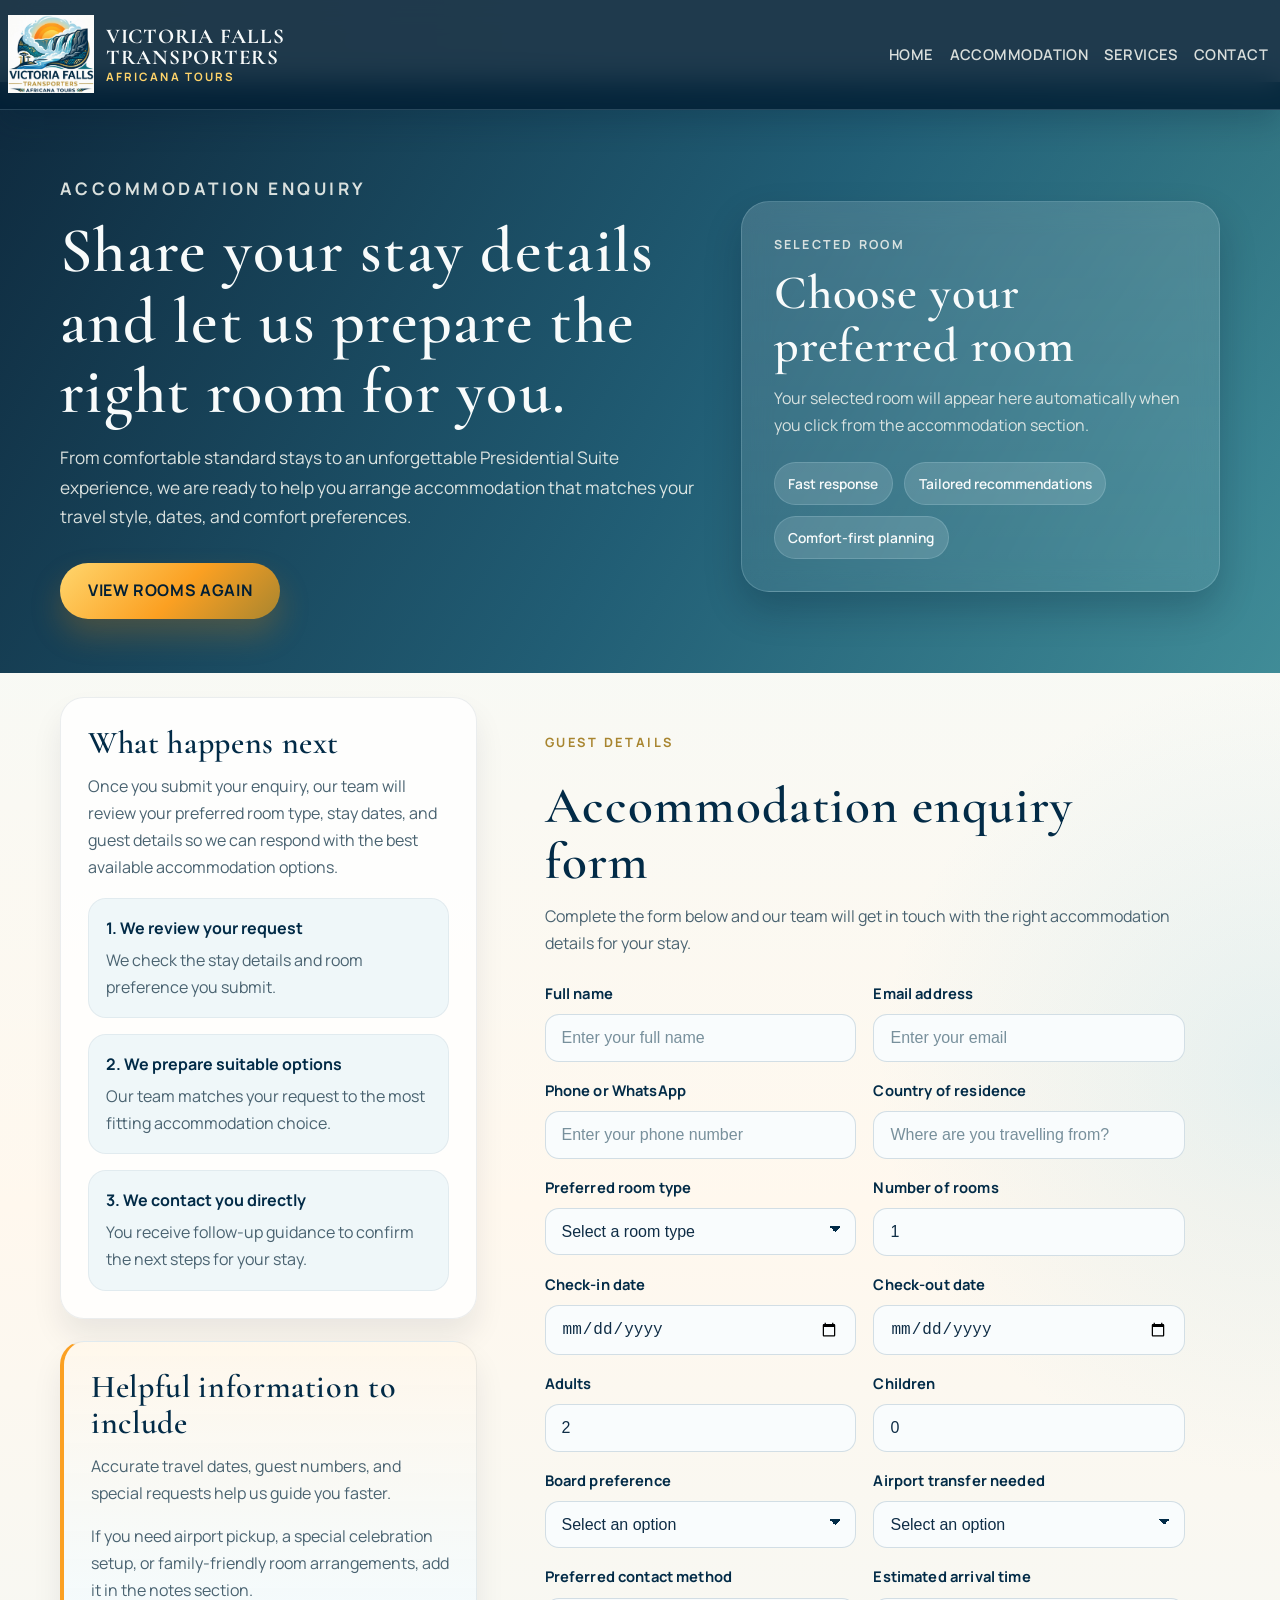
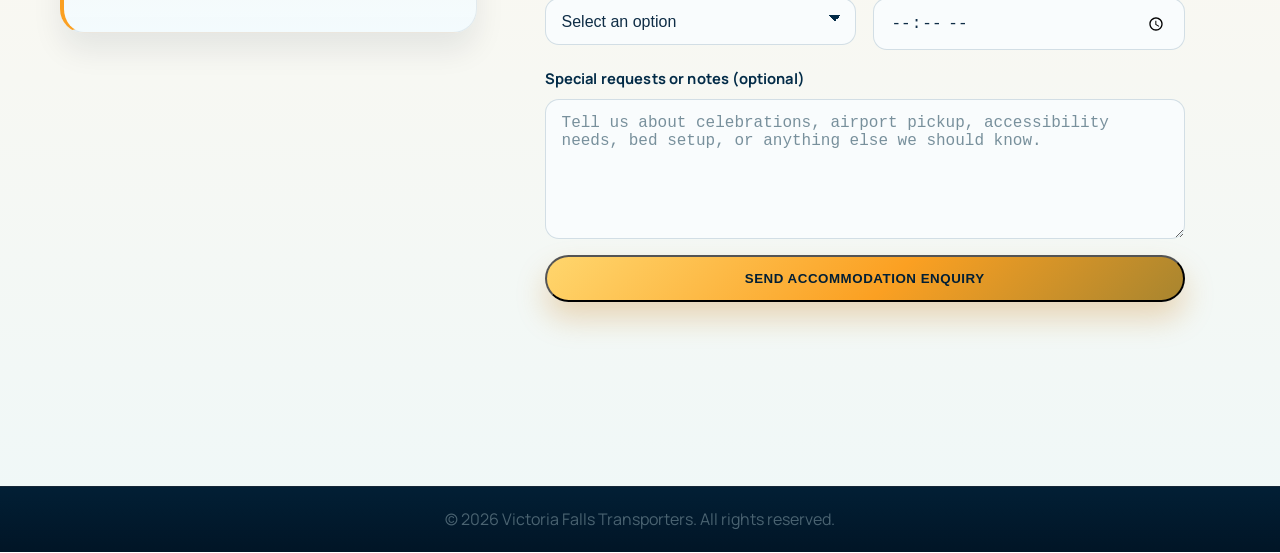
==== accommodation-enquiry.html @ f658cfce "Update frontend enquiry form and API integration" ====
<!DOCTYPE html>
<html lang="en">
<head>
    <meta charset="UTF-8">
    <meta name="viewport" content="width=device-width, initial-scale=1.0">
    <title>Accommodation Enquiry | Victoria Falls Transporters</title>
    <link rel="preconnect" href="https://fonts.googleapis.com">
    <link rel="preconnect" href="https://fonts.gstatic.com" crossorigin>
    <link href="https://fonts.googleapis.com/css2?family=Cormorant+Garamond:wght@500;600;700&family=Manrope:wght@400;500;600;700&display=swap" rel="stylesheet">
    <link rel="stylesheet" href="css/style.css">
</head>
<body class="enquiry-page">
    <header>
        <nav>
            <div class="logo">
                <a href="index.html#home" aria-label="Victoria Falls Transporters home">
                    <img src="images/logo.png" alt="Victoria Falls Transporters Africana Tours logo">
                    <span class="logo-text">
                        <span class="logo-title">Victoria Falls <br> Transporters</span>
                        <span class="logo-subtitle" style="align-items: center;">Africana Tours</span>
                    </span>
                </a>
            </div>
            <ul>
                <li><a href="index.html#home">Home</a></li>
                <li><a href="index.html#accommodation">Accommodation</a></li>
                <li><a href="index.html#popular-services">Services</a></li>
                <li><a href="index.html#contact">Contact</a></li>
            </ul>
        </nav>
    </header>

    <main>
        <section class="enquiry-hero">
            <div class="container">
                <div class="enquiry-hero-layout">
                    <div class="enquiry-hero-copy">
                        <p class="eyebrow">Accommodation Enquiry</p>
                        <h1>Share your stay details and let us prepare the right room for you.</h1>
                        <p>From comfortable standard stays to an unforgettable Presidential Suite experience, we are ready to help you arrange accommodation that matches your travel style, dates, and comfort preferences.</p>
                        <div class="enquiry-hero-actions">
                            <a href="index.html#accommodation" class="btn">View Rooms Again</a>
                        </div>
                    </div>
                    <aside class="enquiry-spotlight">
                        <p class="spotlight-label">Selected room</p>
                        <h2 data-selected-room>Choose your preferred room</h2>
                        <p>Your selected room will appear here automatically when you click from the accommodation section.</p>
                        <div class="spotlight-tags">
                            <span>Fast response</span>
                            <span>Tailored recommendations</span>
                            <span>Comfort-first planning</span>
                        </div>
                    </aside>
                </div>
            </div>
        </section>

        <section class="enquiry-form-section">
            <div class="container">
                <div class="enquiry-shell">
                    <div class="enquiry-aside">
                        <div class="enquiry-panel">
                            <h3>What happens next</h3>
                            <p>Once you submit your enquiry, our team will review your preferred room type, stay dates, and guest details so we can respond with the best available accommodation options.</p>
                            <div class="journey-steps">
                                <div class="journey-step">
                                    <strong>1. We review your request</strong>
                                    <p>We check the stay details and room preference you submit.</p>
                                </div>
                                <div class="journey-step">
                                    <strong>2. We prepare suitable options</strong>
                                    <p>Our team matches your request to the most fitting accommodation choice.</p>
                                </div>
                                <div class="journey-step">
                                    <strong>3. We contact you directly</strong>
                                    <p>You receive follow-up guidance to confirm the next steps for your stay.</p>
                                </div>
                            </div>
                        </div>
                        <div class="enquiry-panel enquiry-panel-accent">
                            <h3>Helpful information to include</h3>
                            <p>Accurate travel dates, guest numbers, and special requests help us guide you faster.</p>
                            <p>If you need airport pickup, a special celebration setup, or family-friendly room arrangements, add it in the notes section.</p>
                        </div>
                    </div>

                    <div class="enquiry-form-card enquiry-form-page-card">
                        <p class="eyebrow">Guest Details</p>
                        <h2>Accommodation enquiry form</h2>
                        <p>Complete the form below and our team will get in touch with the right accommodation details for your stay.</p>
                        <form id="enquiryForm" data-success-message="Thank you for your accommodation enquiry. Our team will contact you shortly with the next steps.">
                            <div class="form-grid">
                                <label class="field">       
                                    <span>Full name</span>
                                    <input type="text" name="full_name" placeholder="Enter your full name" required>
                                </label>
                                <label class="field">
                                    <span>Email address</span>
                                    <input type="email" name="email" placeholder="Enter your email" required>
                                </label>
                                <label class="field">
                                    <span>Phone or WhatsApp</span>
                                    <input type="tel" name="phone" placeholder="Enter your phone number" required>
                                </label>
                                <label class="field">
                                    <span>Country of residence</span>
                                    <input type="text" name="country" placeholder="Where are you travelling from?" required>
                                </label>
                                <label class="field">
                                    <span>Preferred room type</span>
                                    <select id="roomType" name="room_type" required>
                                        <option value="">Select a room type</option>
                                        <option value="Standard Room">Standard Room</option>
                                        <option value="Deluxe Room">Deluxe Room</option>
                                        <option value="Executive Room">Executive Room</option>
                                        <option value="Presidential Suite">Presidential Suite</option>
                                    </select>
                                </label>
                                <label class="field">
                                    <span>Number of rooms</span>
                                    <input type="number" name="rooms" min="1" value="1" required>
                                </label>
                                <label class="field">
                                    <span>Check-in date</span>
                                    <input type="date" id="checkInDate" name="check_in" required>
                                </label>
                                <label class="field">
                                    <span>Check-out date</span>
                                    <input type="date" id="checkOutDate" name="check_out" required>
                                </label>
                                <label class="field">
                                    <span>Adults</span>
                                    <input type="number" name="adults" min="1" value="2" required>
                                </label>
                                <label class="field">
                                    <span>Children</span>
                                    <input type="number" name="children" min="0" value="0">
                                </label>
                                <label class="field">
                                    <span>Board preference</span>
                                    <select name="board_preference" required>
                                        <option value="">Select an option</option>
                                        <option value="Room only">Room only</option>
                                        <option value="Bed and breakfast">Bed and breakfast</option>
                                        <option value="Half board">Half board</option>
                                        <option value="Full board">Full board</option>
                                    </select>
                                </label>
                                <label class="field">
                                    <span>Airport transfer needed</span>
                                    <select name="airport_transfer" required>
                                        <option value="">Select an option</option>
                                        <option value="Yes">Yes</option>
                                        <option value="No">No</option>
                                        <option value="Maybe">Maybe</option>
                                    </select>
                                </label>
                                <label class="field">
                                    <span>Preferred contact method</span>
                                    <select name="contact_method" required>
                                        <option value="">Select an option</option>
                                        <option value="Email">Email</option>
                                        <option value="Phone call">Phone call</option>
                                        <option value="WhatsApp">WhatsApp</option>
                                    </select>
                                </label>
                                <label class="field">
                                    <span>Estimated arrival time</span>
                                    <input type="time" name="arrival_time">
                                </label>
                                <label class="field field-full">
                                    <span>Special requests or notes (optional)</span>
                                    <textarea name="special_requests" placeholder="Tell us about celebrations, airport pickup, accessibility needs, bed setup, or anything else we should know."></textarea>
                                </label>
                            </div>
                            <button type="submit" class="btn">Send Accommodation Enquiry</button>
                            <p class="form-feedback" aria-live="polite"></p>
                        </form>
                    </div>
                </div>
            </div>
        </section>
    </main>

    <footer>
        <p>&copy; 2023 Victoria Falls Transporters. All rights reserved.</p>
    </footer>
<script src="js/script.js"></script>
<script src="js/enquiry.js"></script>

</body>
</html>
---- css/style.css ----
/* Reset and Base Styles */
:root {
    --midnight-950: #021f35;
    --midnight-900: #022b47;
    --midnight-800: #0c4568;
    --teal-700: #0c6d7d;
    --teal-500: #1d8ca3;
    --water-400: #7ec9ea;
    --water-200: #cdebf6;
    --mist-100: #f8fbfb;
    --mist-200: #edf6f8;
    --sand-100: #fff7eb;
    --sun-500: #fba022;
    --gold-500: #c7a13c;
    --gold-600: #a8852f;
    --text-950: #0f2d46;
    --text-700: #4a6371;
    --text-500: #708896;
    --card-bg: rgba(255, 255, 255, 0.94);
    --card-border: rgba(2, 43, 71, 0.12);
    --shadow-soft: 0 18px 40px rgba(2, 31, 53, 0.12);
    --shadow-strong: 0 24px 48px rgba(2, 31, 53, 0.18);
    --transition-base: 0.45s ease;
    --transition-slow: 0.8s ease;
}

* {
    margin: 0;
    padding: 0;
    box-sizing: border-box;
}

html {
    scroll-behavior: smooth;
    scroll-padding-top: 110px;
}

body {
    font-family: 'Manrope', sans-serif;
    line-height: 1.7;
    color: var(--text-950);
    background:
        radial-gradient(circle at top left, rgba(251, 160, 34, 0.18), transparent 28%),
        radial-gradient(circle at top right, rgba(126, 201, 234, 0.2), transparent 24%),
        linear-gradient(180deg, #eef8fb 0%, #fff9ef 52%, #eef7f8 100%);
    transition: background-color var(--transition-base), color var(--transition-base);
}

h1, h2, h3 {
    font-family: 'Cormorant Garamond', serif;
    font-weight: 600;
    letter-spacing: 0.02em;
    line-height: 1.1;
    transition: color var(--transition-base);
}

p {
    color: var(--text-700);
}

img {
    max-width: 100%;
    display: block;
}

a, button, input, textarea {
    transition: all var(--transition-base);
}

select {
    transition: all var(--transition-base);
}

/* Header and Navigation */
header {
    background: rgba(2, 31, 53, 0.88);
    color: var(--mist-100);
    padding: 0.95rem 0;
    position: fixed;
    width: 100%;
    top: 0;
    z-index: 1000;
    backdrop-filter: blur(14px);
    border-bottom: 1px solid rgba(205, 235, 246, 0.18);
    box-shadow: 0 12px 28px rgba(2, 31, 53, 0.22);
}

nav {
    display: grid;
    grid-template-columns: auto 1fr;
    align-items: center;
    max-width: 1280px;
    margin: 0 auto;
    padding: 0 12px 0 8px;
    column-gap: 1.25rem;
}

.logo {
    display: flex;
    align-items: center;
    min-width: 0;
}

.logo a {
    display: inline-flex;
    align-items: center;
    gap: 0.75rem;
    text-decoration: none;
}

.logo img {
    display: block;
    width: 86px;
    height: auto;
    object-fit: contain;
    flex-shrink: 0;
}

.logo-text {
    display: flex;
    flex-direction: column;
    align-items: flex-start;
    gap: 0.14rem;
    min-width: 0;
}

.logo-title,
.logo-subtitle {
    display: block;
    line-height: 1;
    text-align: left;
}

.logo-title {
    font-family: 'Cormorant Garamond', serif;
    font-size: clamp(1.05rem, 1.65vw, 1.45rem);
    font-weight: 700;
    letter-spacing: 0.035em;
    text-transform: uppercase;
    color: var(--mist-100);
}

.logo-subtitle {
    font-size: 0.72rem;
    font-weight: 700;
    letter-spacing: 0.18em;
    text-transform: uppercase;
    color: #ffd46a;
    text-align: center;
}

nav ul {
    display: flex;
    flex-wrap: wrap;
    align-items: center;
    justify-content: flex-end;
    gap: 0.55rem 1rem;
    list-style: none;
    margin-left: auto;
}

nav ul li a {
    color: rgba(245, 247, 241, 0.88);
    text-decoration: none;
    font-size: 0.92rem;
    font-weight: 600;
    letter-spacing: 0.03em;
    text-transform: uppercase;
    padding: 0.2rem 0;
    border-bottom: 2px solid transparent;
}

nav ul li a:hover,
nav ul li a:focus-visible {
    color: #fff8df;
    border-bottom-color: var(--sun-500);
}

/* Hero Section */
.hero {
    background:
        linear-gradient(115deg, rgba(2, 31, 53, 0.94) 0%, rgba(6, 64, 92, 0.8) 46%, rgba(12, 109, 125, 0.46) 100%),
        radial-gradient(circle at top right, rgba(251, 160, 34, 0.28), transparent 30%),
        url('../images/victoria-falls-hero.png');
    background-size: cover;
    background-position: center;
    min-height: 100vh;
    display: flex;
    align-items: center;
    justify-content: space-between;
    gap: 2.5rem;
    padding: 0 32px;
    color: var(--mist-100);
    margin-top: 82px;
}

.hero-content {
    max-width: 620px;
    animation: fadeInLeft 1s ease-out;
}

.hero-content h1 {
    font-size: clamp(3rem, 6vw, 5.4rem);
    margin-bottom: 1.1rem;
    color: var(--mist-100);
    text-shadow: 0 8px 24px rgba(2, 20, 35, 0.3);
}

.hero-content p {
    font-size: 1.18rem;
    margin-bottom: 2.2rem;
    color: rgba(245, 247, 241, 0.86);
    max-width: 560px;
}

.btn {
    display: inline-block;
    background: linear-gradient(135deg, #ffd66d 0%, var(--sun-500) 54%, var(--gold-600) 100%);
    color: var(--midnight-950);
    padding: 14px 28px;
    text-decoration: none;
    border-radius: 999px;
    font-weight: 700;
    letter-spacing: 0.04em;
    text-transform: uppercase;
    box-shadow: 0 16px 30px rgba(200, 121, 18, 0.28);
}

.btn:hover,
.btn:focus-visible {
    transform: translateY(-3px);
    box-shadow: 0 22px 34px rgba(200, 121, 18, 0.34);
    filter: saturate(1.03);
}

.hero-image {
    max-width: 500px;
    animation: fadeInRight 1s ease-out;
}

.hero-image img {
    width: 100%;
    padding: 1rem;
    background: rgba(248, 251, 251, 0.96);
    border-radius: 30px;
    border: 1px solid rgba(205, 235, 246, 0.34);
    box-shadow: 0 26px 55px rgba(2, 20, 35, 0.32);
}

.hero-image img:hover {
    transform: scale(1.03);
}

/* Sections */
section {
    padding: 92px 0;
    opacity: 0;
    transform: translateY(50px);
    transition: opacity var(--transition-slow), transform var(--transition-slow);
}

.about,
.team,
.gallery,
.contact {
    background: linear-gradient(180deg, rgba(248, 251, 251, 0.94) 0%, rgba(237, 246, 248, 0.97) 100%);
}

.services,
.popular-services,
.accommodation,
.tours,
.testimonials {
    background: linear-gradient(180deg, rgba(236, 247, 249, 0.9) 0%, rgba(255, 247, 235, 0.96) 100%);
}

.container {
    max-width: 1200px;
    margin: 0 auto;
    padding: 0 20px;
}

h2 {
    text-align: center;
    font-size: clamp(2.7rem, 5vw, 4.2rem);
    margin-bottom: 2rem;
    color: var(--midnight-900);
}

.section-heading.centered {
    text-align: center;
    max-width: 760px;
    margin: 0 auto 2.75rem;
}

.section-heading.centered h2 {
    margin-bottom: 0;
}

.eyebrow {
    text-transform: uppercase;
    letter-spacing: 0.2em;
    font-size: 0.8rem;
    font-weight: 700;
    color: var(--gold-600);
    margin-bottom: 0.8rem;
}

/* About Section */
.about p,
.services p,
.popular-services p,
.tours p,
.gallery p,
.team > .container > p {
    font-size: 1.03rem;
}

.about .container {
    max-width: 980px;
    text-align: center;
}

.about p {
    margin-bottom: 2rem;
}

.about-image {
    display: flex;
    justify-content: center;
}

.about-image img {
    width: 100%;
    max-width: 460px;
    border-radius: 24px;
    box-shadow: var(--shadow-soft);
    transition: transform var(--transition-base);
}

.about-image img:hover {
    transform: translateY(-4px) scale(1.01);
}

/* Services and Tours */
.service-grid,
.tour-grid {
    display: grid;
    grid-template-columns: repeat(auto-fit, minmax(290px, 1fr));
    gap: 2rem;
}

.service-card,
.tour-card,
.team-card,
.testimonial,
.memory-card {
    background: var(--card-bg);
    border: 1px solid var(--card-border);
    border-radius: 22px;
    box-shadow: var(--shadow-soft);
    transition: transform var(--transition-base), box-shadow var(--transition-base);
}

.service-card,
.tour-card {
    padding: 2rem;
}

.service-card:hover,
.tour-card:hover,
.team-card:hover,
.testimonial:hover,
.memory-card:hover {
    transform: translateY(-10px);
    box-shadow: var(--shadow-strong);
}

.service-card h3,
.tour-card h3,
.memories-copy h3,
.contact-form-card h3,
.info-card h3 {
    font-size: 2rem;
    color: var(--midnight-900);
    margin-bottom: 0.8rem;
}

.service-card p,
.tour-card p,
.team-card p,
.testimonial p,
.memories-copy p {
    color: var(--text-700);
}

.service-card img,
.tour-card img {
    width: 100%;
    height: 210px;
    object-fit: cover;
    border-radius: 16px;
    margin-top: 1.2rem;
    box-shadow: 0 12px 24px rgba(2, 31, 53, 0.12);
    transition: opacity var(--transition-base), transform var(--transition-base);
}

.service-card img:hover,
.tour-card img:hover {
    opacity: 0.92;
}

/* Memories Section */
.memories-layout {
    display: grid;
    grid-template-columns: minmax(0, 1.08fr) minmax(0, 1fr);
    gap: 2.75rem;
    align-items: center;
}

.memories-copy h3 {
    line-height: 1.2;
}

.memories-copy p {
    margin-bottom: 1rem;
    font-size: 1.05rem;
}

.memories-highlights {
    margin-top: 1.5rem;
    padding: 1.55rem;
    background: linear-gradient(180deg, rgba(255, 247, 235, 0.9) 0%, rgba(243, 251, 254, 0.96) 100%);
    border-left: 4px solid var(--sun-500);
    border-radius: 18px;
    box-shadow: 0 14px 30px rgba(2, 31, 53, 0.08);
}

.memories-highlights p:last-child {
    margin-bottom: 0;
}

.memories-images {
    display: grid;
    grid-template-columns: repeat(2, minmax(0, 1fr));
    gap: 1rem;
}

.memory-card {
    overflow: hidden;
}

.memory-card img {
    width: 100%;
    height: 245px;
    object-fit: cover;
    transition: transform var(--transition-base);
}

/* Accommodation Section */
.accommodation {
    background:
        radial-gradient(circle at top left, rgba(251, 160, 34, 0.16), transparent 24%),
        linear-gradient(180deg, rgba(236, 247, 249, 0.92) 0%, rgba(255, 247, 235, 0.98) 100%);
}

.accommodation-intro {
    display: grid;
    grid-template-columns: minmax(0, 1fr) auto;
    gap: 1.5rem;
    align-items: center;
    margin-bottom: 2.5rem;
    padding: 1.8rem 2rem;
    background: rgba(255, 255, 255, 0.72);
    border: 1px solid rgba(2, 43, 71, 0.08);
    border-radius: 24px;
    box-shadow: 0 14px 30px rgba(2, 31, 53, 0.08);
    backdrop-filter: blur(10px);
}

.accommodation-intro p {
    margin: 0;
    font-size: 1.04rem;
}

.room-grid {
    display: grid;
    grid-template-columns: repeat(auto-fit, minmax(260px, 1fr));
    gap: 1.7rem;
}

.room-card {
    background: var(--card-bg);
    border: 1px solid var(--card-border);
    border-radius: 24px;
    overflow: hidden;
    box-shadow: var(--shadow-soft);
    transition: transform var(--transition-base), box-shadow var(--transition-base);
}

.room-card:hover {
    transform: translateY(-10px);
    box-shadow: var(--shadow-strong);
}

.room-image-wrap {
    position: relative;
    overflow: hidden;
}

.room-image-wrap img {
    width: 100%;
    height: 260px;
    object-fit: cover;
}

.room-badge {
    position: absolute;
    left: 1rem;
    bottom: 1rem;
    display: inline-flex;
    padding: 0.45rem 0.9rem;
    background: rgba(2, 31, 53, 0.8);
    color: var(--mist-100);
    border-radius: 999px;
    font-size: 0.78rem;
    font-weight: 700;
    letter-spacing: 0.04em;
    text-transform: uppercase;
}

.room-content {
    padding: 1.7rem;
}

.room-content h3 {
    font-size: 2rem;
    color: var(--midnight-900);
    margin-bottom: 0.75rem;
}

.room-content p {
    margin-bottom: 1rem;
}

.room-features {
    list-style: none;
    display: grid;
    gap: 0.7rem;
    margin-bottom: 1.4rem;
}

.room-features li {
    position: relative;
    padding-left: 1.2rem;
    color: var(--text-700);
}

.room-features li::before {
    content: "";
    position: absolute;
    left: 0;
    top: 0.72rem;
    width: 6px;
    height: 6px;
    border-radius: 50%;
    background: var(--sun-500);
}

.room-btn {
    width: 100%;
    text-align: center;
}

/* Team Section */
.team-grid {
    display: grid;
    grid-template-columns: repeat(auto-fit, minmax(220px, 1fr));
    gap: 2rem;
    margin-top: 2rem;
}

.team-card {
    padding: 1.7rem;
    text-align: center;
}

.team-card img {
    width: 126px;
    height: 126px;
    object-fit: cover;
    border-radius: 50%;
    margin: 0 auto 1rem;
    border: 4px solid rgba(251, 160, 34, 0.56);
    box-shadow: 0 10px 24px rgba(2, 31, 53, 0.12);
    transition: transform var(--transition-base), border-color var(--transition-base);
}

.team-card h3 {
    margin-bottom: 0.45rem;
    color: var(--midnight-900);
    font-size: 1.9rem;
}

.team-card p {
    color: var(--text-500);
}

/* Forms */
form {
    display: flex;
    flex-direction: column;
    gap: 1rem;
}

input,
select,
textarea {
    padding: 14px 16px;
    border: 1px solid rgba(12, 69, 104, 0.16);
    border-radius: 14px;
    font-size: 1rem;
    color: var(--text-950);
    background-color: rgba(249, 252, 253, 0.98);
}

input::placeholder,
textarea::placeholder {
    color: #78909c;
}

input:focus,
select:focus,
textarea:focus {
    outline: none;
    border-color: rgba(251, 160, 34, 0.9);
    box-shadow: 0 0 0 4px rgba(251, 160, 34, 0.16);
}

select {
    appearance: none;
    background-image:
        linear-gradient(45deg, transparent 50%, var(--midnight-900) 50%),
        linear-gradient(135deg, var(--midnight-900) 50%, transparent 50%);
    background-position:
        calc(100% - 20px) calc(50% - 3px),
        calc(100% - 14px) calc(50% - 3px);
    background-size: 6px 6px, 6px 6px;
    background-repeat: no-repeat;
    padding-right: 3rem;
}

textarea {
    min-height: 140px;
    resize: vertical;
}

.field {
    display: flex;
    flex-direction: column;
    gap: 0.5rem;
}

.field span {
    font-size: 0.92rem;
    font-weight: 700;
    color: var(--midnight-900);
    letter-spacing: 0.01em;
}

.field-full {
    grid-column: 1 / -1;
}

.form-feedback {
    min-height: 1.5rem;
    margin-top: 1rem;
    font-weight: 600;
    color: var(--teal-700);
}

/* Testimonials */
.testimonials {
    background:
        linear-gradient(180deg, rgba(238, 248, 250, 0.94) 0%, rgba(255, 247, 235, 0.96) 100%);
}

.testimonial-grid {
    display: grid;
    grid-template-columns: repeat(auto-fit, minmax(280px, 1fr));
    gap: 1.8rem;
}

.testimonial {
    padding: 2rem;
    border-top: 4px solid var(--sun-500);
}

.testimonial p {
    margin-bottom: 1.5rem;
    line-height: 1.85;
}

.testimonial cite {
    display: inline-block;
    font-style: normal;
    font-weight: 700;
    color: var(--midnight-900);
    letter-spacing: 0.03em;
}

/* Contact */
.contact {
    background:
        linear-gradient(135deg, rgba(2, 31, 53, 0.97) 0%, rgba(5, 64, 92, 0.94) 48%, rgba(12, 109, 125, 0.9) 100%),
        radial-gradient(circle at top right, rgba(251, 160, 34, 0.24), transparent 28%);
    color: var(--mist-100);
}

.contact h2 {
    text-align: left;
    color: var(--mist-100);
    margin-bottom: 1rem;
}

.contact-layout {
    display: grid;
    grid-template-columns: minmax(0, 1.05fr) minmax(320px, 0.95fr);
    gap: 2rem;
    align-items: stretch;
}

.contact-copy > p {
    max-width: 620px;
    color: rgba(245, 247, 241, 0.88);
    margin-bottom: 1rem;
    font-size: 1.04rem;
}

.contact .eyebrow {
    color: #ffd46a;
}

.contact-highlights {
    margin: 1.75rem 0;
    display: grid;
    gap: 0.9rem;
}

.contact-highlights p {
    background-color: rgba(205, 235, 246, 0.1);
    color: rgba(245, 247, 241, 0.92);
    border: 1px solid rgba(205, 235, 246, 0.16);
    padding: 1rem 1.05rem;
    border-radius: 16px;
    margin: 0;
    backdrop-filter: blur(8px);
}

.contact-info {
    display: grid;
    grid-template-columns: repeat(auto-fit, minmax(180px, 1fr));
    gap: 1rem;
}

.info-card {
    background: rgba(205, 235, 246, 0.1);
    border: 1px solid rgba(205, 235, 246, 0.15);
    border-radius: 18px;
    padding: 1.2rem;
    box-shadow: 0 14px 28px rgba(2, 20, 35, 0.16);
    backdrop-filter: blur(10px);
}

.info-card h3 {
    color: var(--mist-100);
    font-size: 1.75rem;
    margin-bottom: 0.35rem;
}

.info-card p {
    margin: 0;
    color: rgba(245, 247, 241, 0.88);
}

.contact-form-card {
    background: linear-gradient(180deg, rgba(252, 254, 255, 0.98) 0%, rgba(255, 247, 235, 0.96) 100%);
    color: var(--midnight-900);
    border-radius: 24px;
    padding: 2rem;
    box-shadow: 0 26px 46px rgba(2, 20, 35, 0.24);
}

.contact-form-card h3 {
    margin-bottom: 0.7rem;
}

.contact-form-card p {
    color: var(--text-700);
    margin-bottom: 1.5rem;
}

.contact-form-card .btn {
    border: none;
    cursor: pointer;
    width: 100%;
}

/* Accommodation Enquiry Page */
.enquiry-page {
    background:
        radial-gradient(circle at top left, rgba(251, 160, 34, 0.14), transparent 24%),
        radial-gradient(circle at right, rgba(126, 201, 234, 0.18), transparent 24%),
        linear-gradient(180deg, #f0fbfd 0%, #fff8ee 56%, #eff8f8 100%);
}

.enquiry-hero {
    margin-top: 82px;
    padding-bottom: 54px;
    background:
        linear-gradient(120deg, rgba(2, 31, 53, 0.95) 0%, rgba(10, 77, 103, 0.9) 55%, rgba(12, 109, 125, 0.78) 100%),
        radial-gradient(circle at top right, rgba(251, 160, 34, 0.2), transparent 26%);
    color: var(--mist-100);
}

.enquiry-hero-layout {
    display: grid;
    grid-template-columns: minmax(0, 1.15fr) minmax(300px, 0.85fr);
    gap: 2rem;
    align-items: center;
}

.enquiry-hero-copy h1 {
    font-size: clamp(3rem, 5vw, 5rem);
    color: var(--mist-100);
    margin-bottom: 1rem;
}

.enquiry-hero-copy p {
    color: rgba(245, 247, 241, 0.88);
    max-width: 640px;
    font-size: 1.08rem;
}

.enquiry-hero-actions {
    margin-top: 2rem;
}

.enquiry-spotlight {
    padding: 2rem;
    border-radius: 28px;
    background: linear-gradient(180deg, rgba(252, 254, 255, 0.15) 0%, rgba(255, 255, 255, 0.08) 100%);
    border: 1px solid rgba(205, 235, 246, 0.2);
    box-shadow: 0 18px 36px rgba(2, 20, 35, 0.22);
    backdrop-filter: blur(14px);
}

.spotlight-label {
    text-transform: uppercase;
    letter-spacing: 0.18em;
    font-size: 0.78rem;
    font-weight: 700;
    color: #ffd46a;
    margin-bottom: 0.75rem;
}

.enquiry-spotlight h2 {
    text-align: left;
    color: var(--mist-100);
    font-size: clamp(2rem, 4vw, 3rem);
    margin-bottom: 0.8rem;
}

.enquiry-spotlight p {
    color: rgba(245, 247, 241, 0.84);
}

.spotlight-tags {
    display: flex;
    flex-wrap: wrap;
    gap: 0.7rem;
    margin-top: 1.4rem;
}

.spotlight-tags span {
    padding: 0.55rem 0.85rem;
    border-radius: 999px;
    background: rgba(248, 251, 251, 0.14);
    border: 1px solid rgba(205, 235, 246, 0.18);
    color: var(--mist-100);
    font-size: 0.86rem;
    font-weight: 600;
}

.enquiry-form-section {
    padding-top: 24px;
}

.enquiry-shell {
    display: grid;
    grid-template-columns: minmax(260px, 0.74fr) minmax(0, 1.26fr);
    gap: 2rem;
    align-items: start;
}

.enquiry-aside {
    display: grid;
    gap: 1.4rem;
}

.enquiry-panel {
    background: rgba(255, 255, 255, 0.8);
    border: 1px solid rgba(2, 43, 71, 0.08);
    border-radius: 24px;
    padding: 1.7rem;
    box-shadow: 0 18px 30px rgba(2, 31, 53, 0.08);
}

.enquiry-panel h3 {
    font-size: 2rem;
    color: var(--midnight-900);
    margin-bottom: 0.8rem;
}

.enquiry-panel p {
    margin-bottom: 1rem;
}

.enquiry-panel p:last-child {
    margin-bottom: 0;
}

.enquiry-panel-accent {
    background: linear-gradient(180deg, rgba(255, 247, 235, 0.94) 0%, rgba(243, 251, 254, 0.98) 100%);
    border-left: 4px solid var(--sun-500);
}

.journey-steps {
    display: grid;
    gap: 1rem;
}

.journey-step {
    padding: 1rem 1.05rem;
    border-radius: 18px;
    background: rgba(237, 246, 248, 0.86);
    border: 1px solid rgba(2, 43, 71, 0.06);
}

.journey-step strong {
    display: block;
    color: var(--midnight-900);
    margin-bottom: 0.3rem;
}

.journey-step p {
    margin: 0;
}

.enquiry-form-page-card {
    padding: 2.2rem;
}

.enquiry-form-page-card h2 {
    text-align: left;
    margin-bottom: 0.8rem;
    font-size: clamp(2.3rem, 4vw, 3.4rem);
}

.enquiry-form-page-card > p {
    margin-bottom: 1.5rem;
}

.form-grid {
    display: grid;
    grid-template-columns: repeat(2, minmax(0, 1fr));
    gap: 1rem 1.1rem;
}

/* Book Services Button */
.book-services {
    text-align: center;
    margin-top: 2rem;
}

/* Footer */
footer {
    background: linear-gradient(180deg, var(--midnight-950) 0%, #011526 100%);
    color: rgba(245, 247, 241, 0.82);
    text-align: center;
    padding: 1.2rem 0;
    border-top: 1px solid rgba(255, 255, 255, 0.08);
}

/* Animations */
@keyframes fadeInLeft {
    from {
        opacity: 0;
        transform: translateX(-50px);
    }
    to {
        opacity: 1;
        transform: translateX(0);
    }
}

@keyframes fadeInRight {
    from {
        opacity: 0;
        transform: translateX(50px);
    }
    to {
        opacity: 1;
        transform: translateX(0);
    }
}

@keyframes fadeInUp {
    from {
        opacity: 0;
        transform: translateY(50px);
    }
    to {
        opacity: 1;
        transform: translateY(0);
    }
}

/* Responsive Design */
@media (max-width: 900px) {
    .hero {
        flex-direction: column;
        justify-content: center;
        text-align: center;
        padding: 42px 20px;
    }

    .hero-content p {
        margin-left: auto;
        margin-right: auto;
    }

    .accommodation-intro,
    .enquiry-hero-layout,
    .enquiry-shell,
    .memories-layout,
    .contact-layout {
        grid-template-columns: 1fr;
    }

    .accommodation-intro .btn {
        justify-self: start;
    }
}

@media (max-width: 768px) {
    header {
        padding: 0.85rem 0;
    }

    nav {
        display: flex;
        flex-direction: column;
        padding: 0 14px;
        gap: 0.9rem;
    }

    .logo a {
        justify-content: center;
        gap: 0.65rem;
    }

    nav ul {
        justify-content: center;
        margin-left: 0;
    }

    .hero {
        margin-top: 116px;
    }

    .hero-content h1 {
        font-size: 2.8rem;
    }

    .enquiry-hero {
        margin-top: 116px;
    }

    .memories-images {
        grid-template-columns: 1fr 1fr;
    }

    .form-grid {
        grid-template-columns: 1fr;
    }
}

@media (max-width: 560px) {
    section {
        padding: 78px 0;
    }

    .logo img {
        width: 74px;
    }

    .logo-title {
        font-size: 0.98rem;
    }

    .logo-subtitle {
        font-size: 0.66rem;
        letter-spacing: 0.14em;
    }

    .service-grid,
    .tour-grid,
    .testimonial-grid,
    .team-grid,
    .memories-images,
    .contact-info {
        grid-template-columns: 1fr;
    }

    .hero {
        margin-top: 140px;
        padding-left: 16px;
        padding-right: 16px;
    }

    .hero-content h1 {
        font-size: 2.35rem;
    }

    .enquiry-hero {
        margin-top: 140px;
    }

    .accommodation-intro {
        padding: 1.5rem;
    }

    .room-content,
    .enquiry-panel,
    .enquiry-form-page-card {
        padding: 1.4rem;
    }

    .btn {
        width: 100%;
        text-align: center;
    }
}
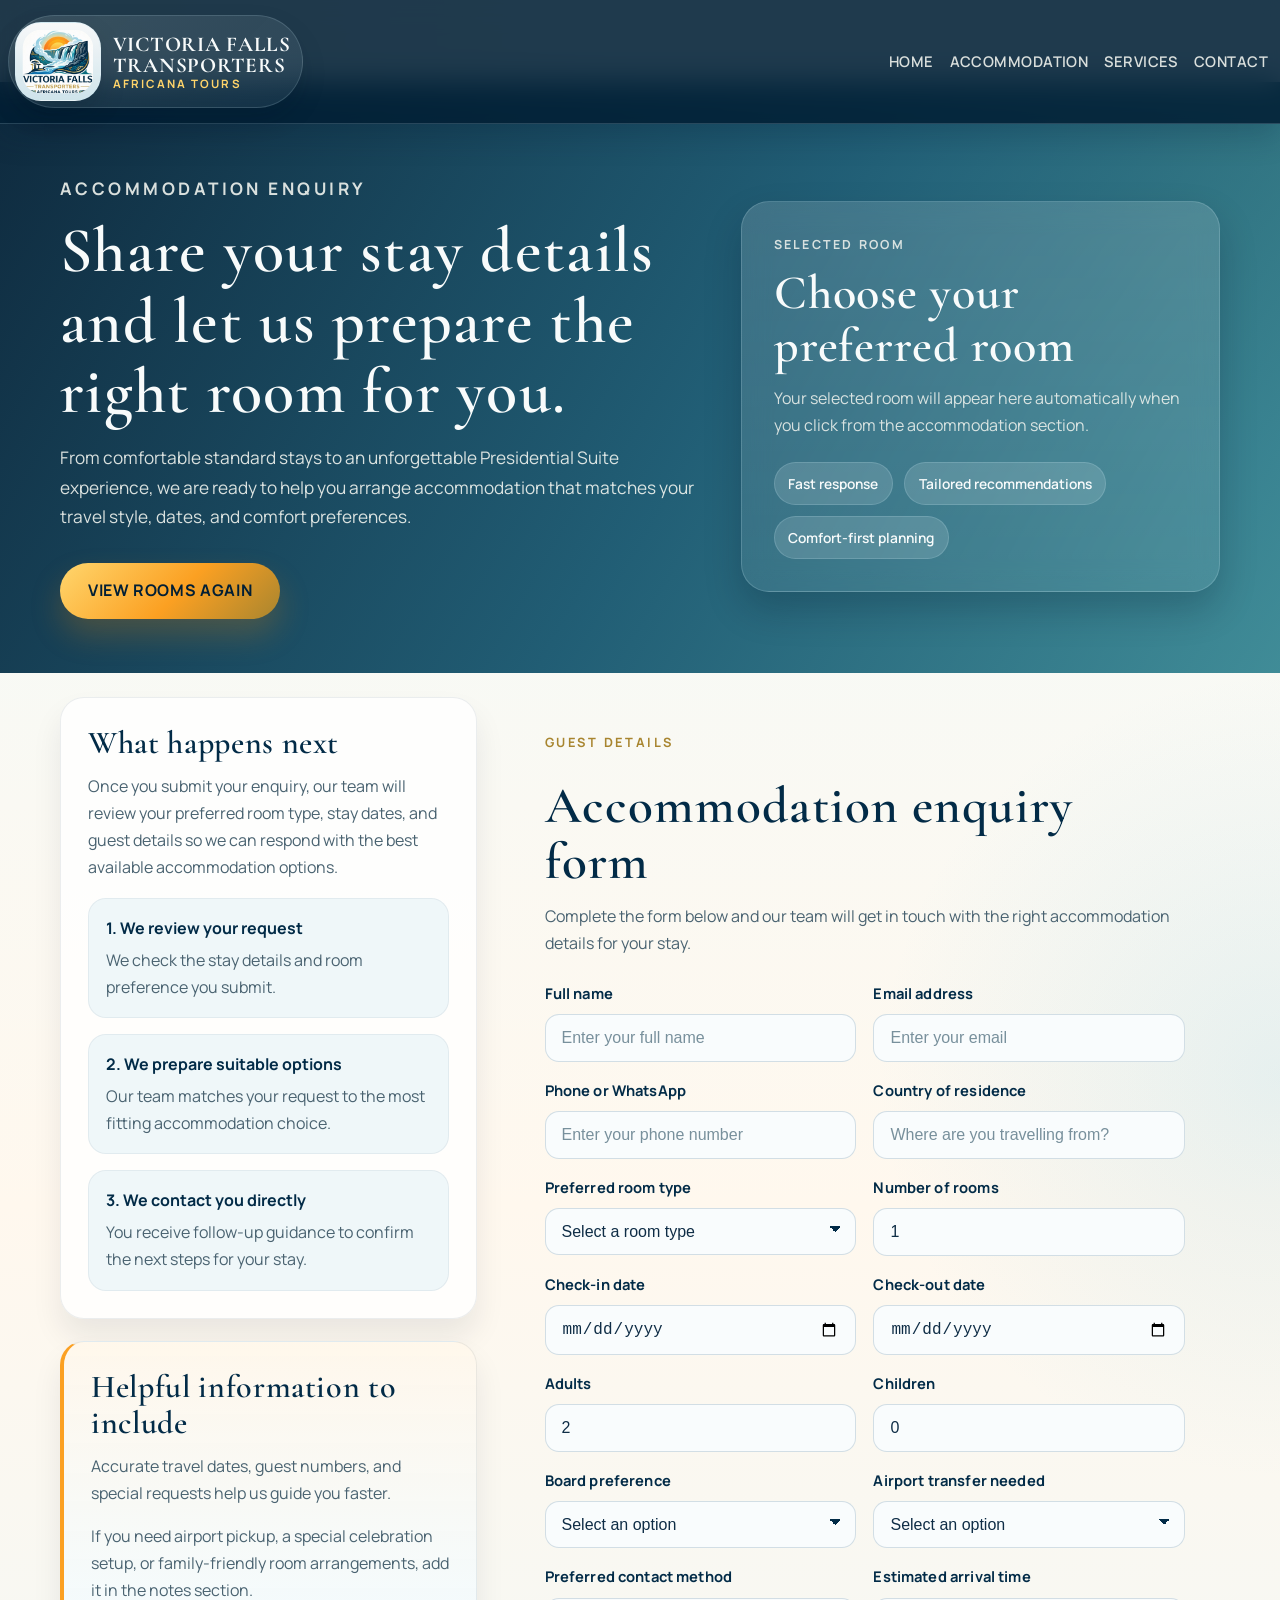
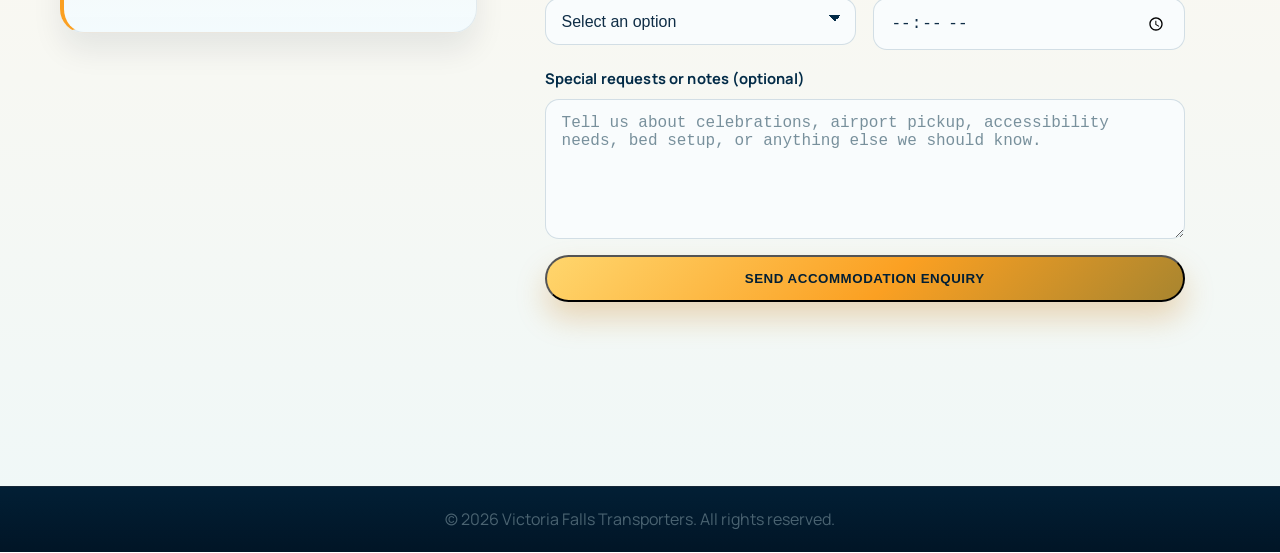
==== commit 46fb3441: "Add SEO meta tags" ====
--- a/accommodation-enquiry.html
+++ b/accommodation-enquiry.html
@@ -7,6 +7,19 @@
     <link rel="preconnect" href="https://fonts.googleapis.com">
     <link rel="preconnect" href="https://fonts.gstatic.com" crossorigin>
     <link href="https://fonts.googleapis.com/css2?family=Cormorant+Garamond:wght@500;600;700&family=Manrope:wght@400;500;600;700&display=swap" rel="stylesheet">
+    
+    <!-- Favicon -->
+<link rel="icon" type="image/png" sizes="32x32" href="/favicon.png">
+<link rel="icon" type="image/png" sizes="192x192" href="/favicon.png">
+<link rel="apple-touch-icon" sizes="180x180" href="/favicon.png">
+<meta name="theme-color" content="#0b3d2e">
+
+<!-- Browser tab favicon -->
+<link rel="icon" href="/favicon.png" type="image/png">
+<link rel="shortcut icon" href="/favicon.png" type="image/png">
+<link rel="apple-touch-icon" href="/favicon.png">
+
+
     <link rel="stylesheet" href="css/style.css">
 </head>
 <body class="enquiry-page">
--- a/css/style.css
+++ b/css/style.css
@@ -106,6 +106,11 @@
     align-items: center;
     gap: 0.75rem;
     text-decoration: none;
+    padding: 0.35rem 0.7rem 0.35rem 0.35rem;
+    border-radius: 999px;
+    background: linear-gradient(135deg, rgba(248, 251, 251, 0.12) 0%, rgba(205, 235, 246, 0.08) 100%);
+    border: 1px solid rgba(205, 235, 246, 0.16);
+    box-shadow: 0 12px 24px rgba(2, 20, 35, 0.16);
 }
 
 .logo img {
@@ -114,6 +119,11 @@
     height: auto;
     object-fit: contain;
     flex-shrink: 0;
+    padding: 0.42rem;
+    background: linear-gradient(180deg, rgba(255, 255, 255, 0.96) 0%, rgba(223, 243, 249, 0.92) 100%);
+    border: 1px solid rgba(205, 235, 246, 0.34);
+    border-radius: 26px;
+    box-shadow: 0 12px 24px rgba(2, 20, 35, 0.18);
 }
 
 .logo-text {
@@ -379,7 +389,6 @@
 .service-card h3,
 .tour-card h3,
 .memories-copy h3,
-.contact-form-card h3,
 .info-card h3 {
     font-size: 2rem;
     color: var(--midnight-900);
@@ -408,6 +417,34 @@
 .service-card img:hover,
 .tour-card img:hover {
     opacity: 0.92;
+}
+
+.service-card--feature {
+    grid-column: 1 / -1;
+    display: grid;
+    grid-template-columns: minmax(0, 1.2fr) minmax(0, 1fr);
+    gap: 2rem;
+    align-items: center;
+    background: linear-gradient(135deg, rgba(255, 250, 241, 0.98) 0%, rgba(242, 231, 209, 0.96) 100%);
+}
+
+.game-drive-copy p {
+    margin-bottom: 0;
+}
+
+.game-drive-gallery {
+    display: grid;
+    grid-template-columns: repeat(3, minmax(0, 1fr));
+    gap: 1rem;
+}
+
+.game-drive-gallery img {
+    width: 100%;
+    height: 230px;
+    margin-top: 0;
+    object-fit: cover;
+    border-radius: 16px;
+    box-shadow: 0 16px 30px rgba(2, 31, 53, 0.14);
 }
 
 /* Memories Section */
@@ -725,9 +762,11 @@
 
 .contact-layout {
     display: grid;
-    grid-template-columns: minmax(0, 1.05fr) minmax(320px, 0.95fr);
+    grid-template-columns: minmax(0, 1fr);
     gap: 2rem;
     align-items: stretch;
+    max-width: 780px;
+    margin: 0 auto;
 }
 
 .contact-copy > p {
@@ -759,7 +798,7 @@
 
 .contact-info {
     display: grid;
-    grid-template-columns: repeat(auto-fit, minmax(180px, 1fr));
+    grid-template-columns: repeat(auto-fit, minmax(220px, 1fr));
     gap: 1rem;
 }
 
@@ -781,29 +820,12 @@
 .info-card p {
     margin: 0;
     color: rgba(245, 247, 241, 0.88);
-}
-
-.contact-form-card {
-    background: linear-gradient(180deg, rgba(252, 254, 255, 0.98) 0%, rgba(255, 247, 235, 0.96) 100%);
-    color: var(--midnight-900);
-    border-radius: 24px;
-    padding: 2rem;
-    box-shadow: 0 26px 46px rgba(2, 20, 35, 0.24);
-}
-
-.contact-form-card h3 {
-    margin-bottom: 0.7rem;
-}
-
-.contact-form-card p {
-    color: var(--text-700);
-    margin-bottom: 1.5rem;
-}
-
-.contact-form-card .btn {
-    border: none;
-    cursor: pointer;
-    width: 100%;
+    overflow-wrap: anywhere;
+    word-break: break-word;
+}
+
+.contact-info .info-card:nth-child(2) {
+    grid-column: span 2;
 }
 
 /* Accommodation Enquiry Page */
@@ -1094,6 +1116,14 @@
     .form-grid {
         grid-template-columns: 1fr;
     }
+
+    .contact-info .info-card:nth-child(2) {
+        grid-column: auto;
+    }
+
+    .service-card--feature {
+        grid-template-columns: 1fr;
+    }
 }
 
 @media (max-width: 560px) {
@@ -1151,4 +1181,8 @@
         width: 100%;
         text-align: center;
     }
-}
+
+    .game-drive-gallery {
+        grid-template-columns: 1fr;
+    }
+}
